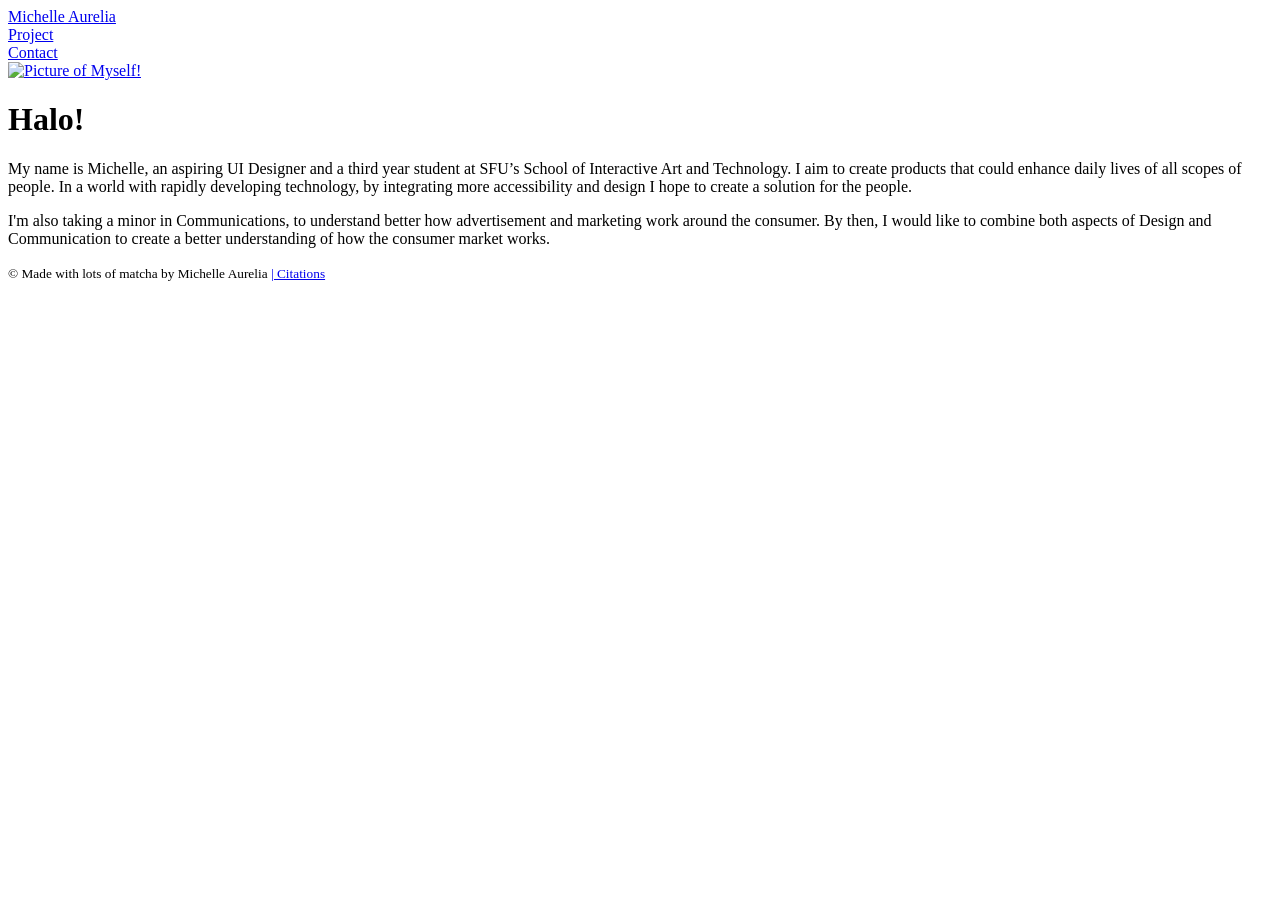
==== contact.html @ 9aeeb9d4 "First Commit" ====
<!DOCTYPE html>
<html lang="en">

<head>

    <meta charset="utf-8" />
    <meta name="viewport" content="width=device-width, initial-scale=1">

    <title>Michelle Aurelia's Portfolio</title>

    <link href="css/main.css" rel="stylesheet">
    <link href="css/fonts.css" rel="stylesheet">
    <link href="css/grids.css" rel="stylesheet">


</head>

<body>

    <header>
        <div class="container">
            <div class="nav-wrapper">
                <div class="left-side">
                    <div class="brand">
                        <a href="secondpage.html">Michelle Aurelia</a>
                    </div>
                </div>
                
                <div class="right-side">
                    <div class="nav-link-wrapper">
                        <a href="secondpage.html">Project</a>
                    </div>
                    <div class="nav-link-wrapper">
                        <a href="contact.html">Contact</a>
                    </div>
                </div>

            </div>
        </div>
    </header>

    <div class="about-details">
            <div class="project-showcase">
                <div class="about-image">
                     <a href="details.html">
                        <img src="img/Michelle.JPG" alt="Picture of Myself!">
                      </a>
                </div>
                <div class="about-myself">
                    <h1>Halo!</h1>
                    <p> My name is Michelle, an aspiring UI Designer and a third year student at SFU’s School of Interactive Art and Technology.  I aim to create products that could enhance daily lives of all scopes of people. In a world with rapidly developing technology, by integrating more accessibility and design I hope to create a solution for the people. </p>
                    
                    <p>I'm also taking a minor in Communications, to understand better how advertisement and marketing work around the consumer. By then, I would like to combine both aspects of Design and Communication to create a better understanding of how the consumer market works.</p>
                </div>
            </div>
        </div>
    
    </div>
    
    <footer class="below">
        <div class="below-text">
            <small>
                © Made with lots of matcha by Michelle Aurelia
            </small>
            <a href="citations.html">
                <small>
                    | Citations
                </small>
            </a>
        </div>
    </footer>

        
    </body>
</html>
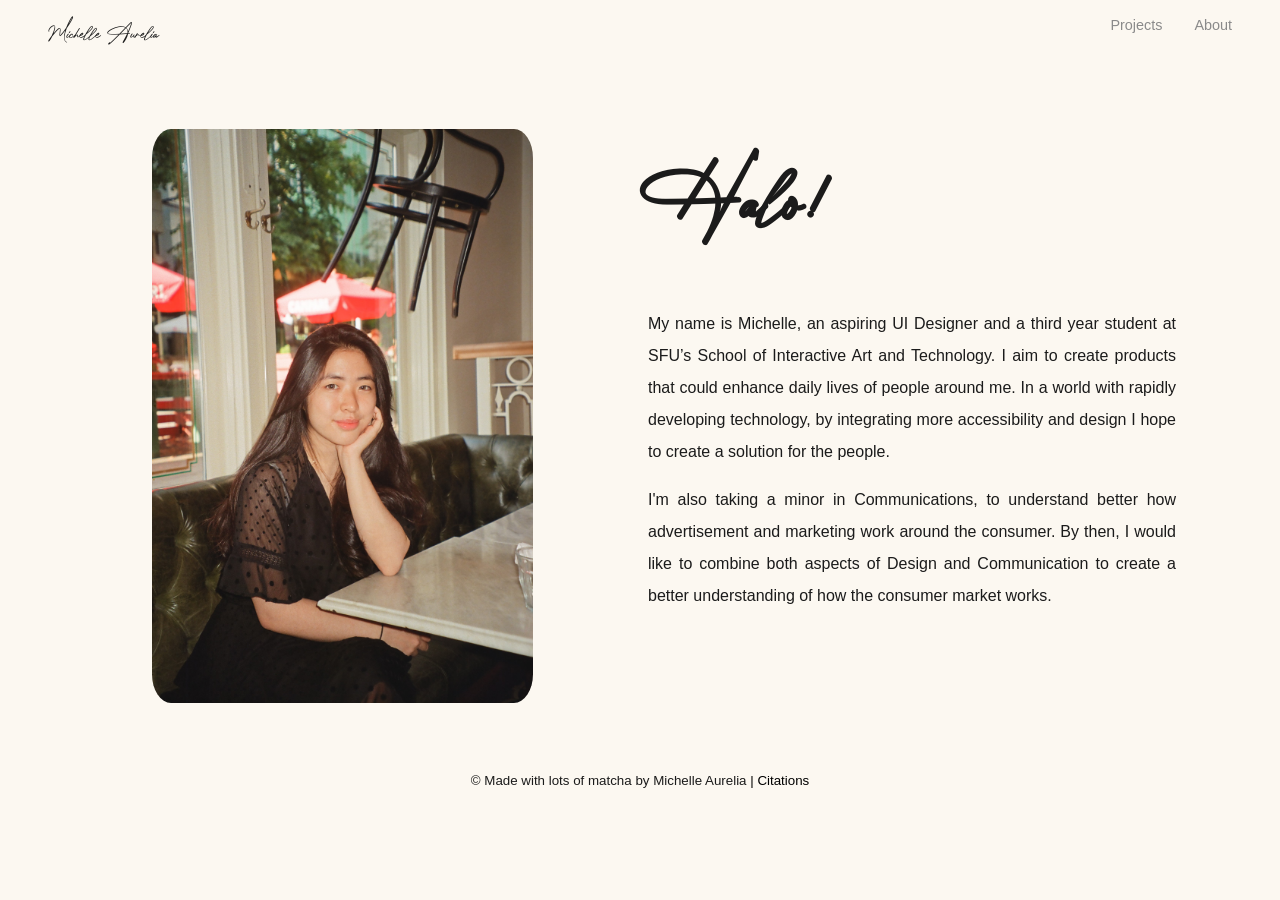
==== commit 7cde198c: "merging" ====
--- a/contact.html
+++ b/contact.html
@@ -28,10 +28,10 @@
                 
                 <div class="right-side">
                     <div class="nav-link-wrapper">
-                        <a href="secondpage.html">Project</a>
+                        <a href="secondpage.html">Projects</a>
                     </div>
                     <div class="nav-link-wrapper">
-                        <a href="contact.html">Contact</a>
+                        <a href="contact.html">About</a>
                     </div>
                 </div>
 
@@ -40,7 +40,7 @@
     </header>
 
     <div class="about-details">
-            <div class="project-showcase">
+            <div class="about-section">
                 <div class="about-image">
                      <a href="details.html">
                         <img src="img/Michelle.JPG" alt="Picture of Myself!">
@@ -48,12 +48,11 @@
                 </div>
                 <div class="about-myself">
                     <h1>Halo!</h1>
-                    <p> My name is Michelle, an aspiring UI Designer and a third year student at SFU’s School of Interactive Art and Technology.  I aim to create products that could enhance daily lives of all scopes of people. In a world with rapidly developing technology, by integrating more accessibility and design I hope to create a solution for the people. </p>
+                    <p> My name is Michelle, an aspiring UI Designer and a third year student at SFU’s School of Interactive Art and Technology.  I aim to create products that could enhance daily lives of people around me. In a world with rapidly developing technology, by integrating more accessibility and design I hope to create a solution for the people. </p>
                     
                     <p>I'm also taking a minor in Communications, to understand better how advertisement and marketing work around the consumer. By then, I would like to combine both aspects of Design and Communication to create a better understanding of how the consumer market works.</p>
                 </div>
             </div>
-        </div>
     
     </div>
     
--- a/css/main.css
+++ b/css/main.css
@@ -0,0 +1,805 @@
+/* Main Styles */
+
+body {
+    font-family: "Poppins", Helvetica, sans-serif;
+    background-color: #fcf8f1;
+    color: #1b1b1b;
+    margin: 0;
+    font-weight: light;
+}
+
+.container {
+    display: grid;
+    grid-template-columns: 1fr;
+}
+
+h1{
+    font-family: "Photograph Signature", Helvetica, sans-serif;
+    font-size: 8vw;
+}
+
+h2{
+    letter-spacing: 0.15em;
+    font-size: 1rem;
+}
+
+ul{
+    list-style: none;
+    padding-inline-start: 0px;
+}
+
+/* Nav Styles Learned from Udemy https://www.youtube.com/watch?v=5bMdjkfvONE */
+
+.nav-wrapper {
+    display: flex;
+    justify-content: space-between;
+    padding: 1rem;
+}
+
+.left-side {
+    margin-left: 2rem;
+}
+
+.brand a {
+    font-family: "Photograph Signature", Helvetica, sans-serif;
+    font-size: 1.2rem;
+    color: #1b1b1b;
+    transition: 0.5s ease-in-out;
+    text-decoration: none;
+}
+
+.brand a:hover, .brand a:focus {
+    color: #c57171;
+}
+
+.right-side {
+    display: flex;
+}
+
+.nav-wrapper > .right-side > div {
+    margin-right: 2rem;
+}
+
+.nav-link-wrapper {
+    height: 1.5rem;
+    border-bottom: 1px solid transparent;
+    transition: border-bottom 0.3s ease-in;
+}
+
+.nav-link-wrapper a {
+    color: #8a8a8a;
+    text-decoration: none;
+    transition: color 0.5s ease-in;
+    font-size: 0.9rem;
+}
+
+.nav-link-wrapper:hover, .nav-link-wrapper:focus{
+    border-bottom: 1px solid #1b1b1b;
+}
+
+.nav-link-wrapper a:hover, .nav-link-wrapper a:focus{
+    color: black;
+}
+
+@media (max-width: 22rem) {
+    
+    .left-side {
+        margin-left: 0.5rem;
+    }
+    
+    .brand a {
+        font-size: 1rem;
+    }
+
+    .nav-wrapper > .right-side > div {
+        margin-right: 0.5rem;
+    }
+    
+    .nav-link-wrapper a {
+        font-size: 0.8rem;
+    }
+   
+}
+  
+@media (max-width: 67.5rem) {
+
+    #logo{
+        height: 5rem;
+        width: auto;
+    }
+   
+}
+
+@media (max-width: 48.75rem) {
+
+    #logo{
+        height: 3rem;
+        width: auto;
+    }
+   
+}
+
+@media (max-width: 30rem) {
+
+    #logo{
+        height: 2rem;
+        width: auto;
+    }
+   
+}
+
+.continue-button{
+    margin: 2rem;
+    text-align: center;
+}
+
+
+/* Second Page Attributes */
+
+.intro {
+    display: grid;
+    grid-template-columns: 2fr 1fr;
+    margin: 2rem;
+}
+
+
+.flower img{
+    width: 17vw;
+    position: absolute;
+}
+
+.flower-top{
+  margin-left: 40%;
+}
+.flower-bottom{
+    margin-top: 50%;
+  }
+
+.title-text{
+    margin-left: 7rem;
+    margin-top: 8rem;
+}
+.subtitle-text{
+    margin-top: -5rem;
+    margin-left: 7rem;
+
+}
+
+.subtitle-text h2{
+    font-family: "Poppins Light", Helvetica, sans-serif;
+    max-width: 55rem;
+}
+
+.intro-project{
+    margin: 3rem 2rem 2rem 7rem;
+}
+
+.intro-project h2{
+    font-size: 1rem;
+    font-weight: bolder;
+}
+
+
+@media (max-width: 57.5rem) {
+
+   .title-text h1{
+    font-size: 5rem;
+    }
+    .subtitle-text h2{
+        font-size: 1rem;
+        margin-right: 5rem;
+    }
+    .subtitle-text{
+        margin-top: -3rem;
+      
+    }
+    .intro-project{
+        margin: 3rem 2rem 2rem 7rem;
+    }
+}
+
+@media (max-width: 43.75rem) {
+
+    .title-text{
+        margin-left: 3rem;
+        margin-top: 4rem;
+    }
+
+    .subtitle-text{
+        margin-left: 3rem;
+    }
+
+    .title-text h1{
+        font-size: 4rem;
+    }
+
+    .subtitle-text h2{
+        margin-top: 3rem;
+        font-size: 0.8rem;
+        margin-right: 3rem;
+    }
+
+    .intro-project{
+        margin: 3rem 2rem 2rem 3rem;
+    }
+
+
+ }
+
+ @media (max-width: 21.875rem) {
+
+    .title-text{
+        margin-left: 2rem;
+        margin-top: 3rem;
+    }
+
+    .title-text h1{
+        font-size: 3.5rem;
+    }
+
+    .subtitle-text h2{
+        margin-left: -1rem;
+        margin-top: 3rem;
+       font-size: 0.7rem;
+       margin-right: 1rem;
+    }
+
+
+    .intro-project{
+        margin: 2rem;
+    }
+
+ }
+
+ /* Projects Detail in Main Page */
+
+ .projects{
+     margin-top: 8rem;
+ }
+
+ .project-showcase{
+    display: grid;
+    grid-template-columns: 1fr 1fr;
+    margin: 2rem;
+ }
+
+
+ .project-showcase img{
+    width: 70%;
+    margin-left: 4.5rem;
+    border-radius: 1rem;
+ }
+
+ .main-img{
+     transition: 0.3s ease-in-out;
+ }
+
+
+ .main-img:hover, .main-img:focus{
+    transform: scale(1.03);
+}
+
+ .about-project{
+     color: black;
+     text-decoration: none;
+     margin-right: 5rem;
+ }
+
+ .about-project h2{
+    font-family: "Love Board", sans-serif;
+    font-size: 2rem;
+    font-weight: bolder;
+}
+
+.about-project h3{
+    font-size: 1rem;
+    font-weight: lighter;
+    margin-top: -1.3rem;
+}
+
+.project-button{
+    margin-top: 4rem;
+}
+
+.seemore-link{
+    font-weight: bold;
+    font-family: "Love Board", sans-serif;
+    color: black;
+    border: 0.2rem solid #000000;
+    padding: 0.6rem;
+    border-radius: 2rem;
+    text-decoration: none;
+    font-size: 1.2rem;
+    transition: 0.4s ease-in-out;
+}
+
+.seemore-link:hover, .prototype-link:focus{
+    text-decoration: none;
+    background-color: #c57171;
+    border-color: #c57171;
+    color: white;
+}
+
+@media (max-width: 76.875rem) {
+    .about-project h2{
+        font-size: 1.5rem;
+    }
+
+    .about-project h3{
+        margin-top: -0.5rem;
+    }
+
+    .seemore-link {
+        font-size: 1rem;
+    }
+}
+
+@media (max-width: 61.25rem) {
+    .about-project h2{
+        margin-top: -0.1rem;
+        font-size: 1.3rem;
+    }
+    .seemore-link {
+        font-size: 1rem;
+    }
+
+    .project-button{
+        margin-top: 2rem;
+    }
+    
+}
+
+
+@media (max-width: 52.5rem) {
+
+    .about-project{
+        margin-right: 3rem;
+    }
+}
+
+@media (max-width: 50.625rem) {
+
+    .project-button{
+        margin-top: 3rem;
+        margin-left: -4rem;
+    }
+    .seemore-link {
+        color: black;
+        border: 0.15rem solid #000000;
+    }
+}
+
+@media (max-width: 45rem) {
+
+    .about-project {
+        margin-right: 1rem;
+        margin-left: -0.7rem;
+        margin-top: 0rem;
+    }
+
+    .about-project h2{
+        font-size: 0.9rem;
+    }
+    
+    .about-project h3{
+        font-size: 0.8rem;
+        margin-top: -0.4rem;
+    }
+
+    .about-project p{
+        font-size: 0.75rem;
+    }
+
+    .seemore-link {
+        font-size: 0.7rem;
+    }
+
+    .project-button{
+        margin-top: 2rem;
+        margin-left: 0rem;
+    }
+
+}
+
+@media (max-width: 43.75rem) {
+
+    .project-showcase img{
+        margin-left: 1.5rem;
+    }
+
+}
+
+@media (max-width: 33.75rem) {
+    .project-showcase{
+        display: grid;
+        grid-template-columns: 1fr;
+        margin: 1rem;
+     }
+
+    .about-project{
+        margin: 1rem 1rem 1rem 2rem;
+
+    }
+
+    .project-showcase img{
+        border-radius: 0.5rem;
+     }
+
+    .about-project h2{
+         font-size: 0.8rem;
+    }
+
+    .about-project h3{
+        font-size: 0.7rem;
+        margin-top: -0.3rem;
+    }
+
+    .about-project p{
+        font-size: 0.75rem;
+    }
+
+}
+
+@media (max-width: 26.625rem) {
+    .title-text{
+        margin-right: 1rem;
+    }
+    .title-text h1{
+        font-size: 3rem;
+    }
+    
+
+   .about-project{
+       margin-left: 1.7rem;
+   }
+
+}
+
+@media (max-width: 21.875rem) {
+
+    .project-showcase img{
+        margin: 0rem;
+    }
+    .about-project{
+        margin-left: 0rem;
+    }
+
+}
+
+/* Project Focused */
+
+.project-brief{
+    text-align: center;
+    padding: 2rem 0rem 1rem 0rem;
+    width: 90%;
+    max-width: 1200px;
+    margin: auto;
+}
+
+.project-brief p{
+    font-family: "Poppins", Helvetica, sans-serif;
+    font-size: 0.9rem;
+    font-weight: normal;
+}
+
+.text-link{
+    text-decoration: none;
+    transition: 0.2s ease-in;
+    color: #c57171;
+}
+
+.text-link:hover, .text-link:focus{
+    color:black;
+    text-decoration: underline;
+}
+
+.project-brief img{
+   width: 90%;
+   border-radius: 2rem;
+   height: auto;
+}
+
+.project-brief h1{
+    font-size: 4rem;
+    margin: 2rem;
+}
+
+.project-brief h2{
+    font-family: "Love Board", sans-serif;
+    font-size: 1.2rem;
+}
+
+.project-details{
+    padding: 2rem 0rem 1rem 0rem;
+    width: 90%;
+    max-width: 1200px;
+    margin: auto;
+}
+
+.project-details h2{
+   text-align: left;
+}
+
+
+.line-break{
+
+    margin: 1em 0;
+    opacity: 70%;
+
+}
+
+.breakdown h2{
+    margin-top: 5rem;
+}
+
+
+.research img{
+    max-width: 40%;
+    height: auto;
+    margin: 1rem;
+}
+
+.ideation img{
+    max-width: 60%;
+    height: auto;
+}
+
+.wireframe img{
+    border-radius: 1rem;
+    margin-top: 1rem;
+    max-width: 40%;
+    height: auto;
+}
+
+.testing img{
+    max-width: 70%;
+    height: auto;
+    border-radius: 1rem;
+    margin: 2rem;
+}
+
+.visual img{
+    max-width: 50%;
+    height: auto;
+    margin-top: 1rem;
+    border-radius: 1rem;
+}
+
+.finalprot img{
+    border-radius: 1rem;
+    margin-top: 1rem;
+}
+
+
+.project-details p{
+    line-height: 2rem;
+    text-align: left;
+}
+
+
+
+.prototype-button{
+    margin-top: 4rem;
+   
+}
+
+.prototype-link{
+    font-weight: bold;
+    font-family: "Love Board", sans-serif;
+    color: black;
+    border: 0.2rem solid #000000;
+    padding: 0.6rem;
+    border-radius: 2rem;
+    text-decoration: none;
+    font-size: 1.2rem;
+    transition: 0.4s ease-in-out;
+}
+
+.prototype-link:hover, .prototype-link:focus{
+    text-decoration: none;
+    background-color: #c57171;
+    border-color: #c57171;
+    color: white;
+}
+
+/* media for detailed page */
+
+@media (max-width: 67rem){
+    .prototype-link{
+        font-size: 1rem;
+    }
+    .breakdown h2 {
+        margin-top: 4rem;
+    }
+}
+
+@media (max-width: 46.25rem){
+    .project-brief img{
+        border-radius: 1rem;
+    }
+    .project-brief h1 {
+        font-size: 3rem;
+        margin: 1.5rem;
+    }
+    .four-column-grid h2{
+        font-size: 1rem;
+    }
+    .four-column-grid li{
+        font-size: 0.9rem;
+    }
+
+    .project-details img{
+        border-radius: 0.5rem;
+        max-width: 80%;
+    }
+    .breakdown h2 {
+        margin-top: 3rem;
+    }
+    .prototype-button {
+        margin-top: 2rem;
+    }
+    .prototype-link{
+        border: 0.15rem solid #000000;
+        font-size: 0.8rem;
+    }
+}
+
+@media (max-width: 43.75rem){
+    
+    .project-details h2{
+        font-size: 1rem;
+    }
+    .project-details p{
+        font-size: 0.8rem;
+    }
+    
+}
+
+@media (max-width: 32rem){
+    
+   .project-brief h1{
+       font-size: 2rem;
+   }
+   .four-column-grid{
+    width: 90%;
+    }
+   .four-column-grid h2{
+    font-size: 0.9rem;
+    }
+    .four-column-grid li{
+        font-size: 0.8rem;
+    }
+    .project-details {
+        margin-top: -1rem;
+    }
+}
+
+/* About Page */
+
+.about-section{
+    display: grid;
+    grid-template-columns: 1fr 1fr;
+    margin: 2rem;
+ }
+
+ .about-section img{
+    width: 70%;
+    margin-left: 3.5rem;
+    border-radius: 1rem;
+ }
+
+.about-details{
+    padding: 2rem 0rem 1rem 0rem;
+    width: 90%;
+    max-width: 1200px;
+    margin: auto;
+}
+
+.intro-divider{
+    display: grid;
+    grid-template-columns: 1fr 1fr;
+}
+
+.about-image{
+    width: 100%;
+    height: auto;
+}
+
+.about-image img{
+    -webkit-border-radius:5%;
+}
+
+.about-myself{
+    margin-top: -3rem;
+}
+
+.about-myself h1{
+    font-size: 6vw;
+}
+
+
+.about-myself p{
+    margin-top: -1rem;
+    padding: 0.5rem;
+    line-height: 2rem;
+    text-align: justify;
+}
+
+/* media for about page */
+
+@media (max-width: 69.7rem){
+    .about-myself p{
+        font-size: 0.9rem;
+        margin-top: -0.5rem;
+        padding: 0.3rem;
+        line-height: 1.8rem;
+    }
+
+    .about-section img{
+        width: 90%;
+        margin-left: 0rem;
+        border-radius: 1rem;
+     }
+}
+
+@media (max-width: 62.5rem){
+    .about-myself p{
+        font-size: 0.8rem;
+        margin-top: -1rem;
+        padding: 0.3rem;
+        line-height: 1.8rem;
+    }
+}
+
+@media (max-width: 62.5rem){
+    .about-myself p{
+        font-size: 0.7rem;
+        padding: 0.3rem;
+        line-height: 1.8rem;
+    }
+}
+
+@media (max-width: 37.5rem){
+    .about-section{
+        display: grid;
+        grid-template-columns: 1fr;
+        margin: 1rem;
+     }
+
+     .about-myself h1 {
+        font-size: 2.5rem;
+        margin-top: 4rem;
+    }
+}
+
+
+
+
+/* footer */
+.below{
+   text-align: center;
+   margin: 1rem;
+}
+
+.below-text a{
+    color: black;
+    text-decoration: none;
+    transition-duration: 0.5s ease-in;
+  
+}
+
+.below-text a:hover, .below-text a:focus{
+    text-decoration: underline;
+}
+
+
+/* Citations */
+.citations{
+    margin: 2rem;
+}
+
+.citations p{
+    font-size: 0.8rem;
+}
+
+/* try using the max-width for the about text */
--- a/css/fonts.css
+++ b/css/fonts.css
@@ -0,0 +1,35 @@
+@font-face {
+    font-family: Poppins;
+    src: url(.../fonts/Poppins-Regular.otf);
+}
+
+@font-face {
+    font-family: Poppins Light;
+    src: url(.../fonts/Poppins-Light.otf);
+}
+
+@font-face {
+    font-family: Poppins Medium;
+    src: url(.../fonts/Poppins-Medium.otf)
+}
+
+@font-face {
+    font-family: Poppins Bold;
+    src: url(.../fonts/Poppins-Bold.otf);
+}
+
+@font-face {
+    font-family: Photograph Signature;
+    src: url(../fonts/Photograph\ Signature.ttf)
+}
+
+@font-face {
+    font-family: LoveBoard;
+    src: url(../fonts/Love\ Board.otf)
+}
+
+@font-face {
+    font-family: Love Board;
+    src: url(../fonts/Love-Board.woff)
+}
+
--- a/css/grids.css
+++ b/css/grids.css
@@ -0,0 +1,35 @@
+.four-column-grid{
+    display: grid;
+    grid-template-columns: 1fr 1fr;
+    padding: 1rem 0rem 1rem 0rem;
+    row-gap: 1.3rem;
+    width: 100%;
+    max-width: 1000px;
+    margin: auto;
+    text-align: center;
+}
+
+@media  (min-width: 60rem) {
+
+    .four-column-grid{
+    grid-template-columns: 1fr 1fr 1fr 1fr;
+    padding: 2rem 0rem 2rem 0rem;
+    }
+    
+}
+
+@media (max-width: 46.25rem){
+
+    .four-column-grid {
+        row-gap: 1rem;
+      
+    }
+}
+
+.two-column-add-gutters{
+    grid-column-gap: 10%;
+	grid-row-gap: 3rem;
+    grid-template-columns: 50% 50%;
+	grid-template-rows: auto;
+	grid-auto-flow: row;
+}
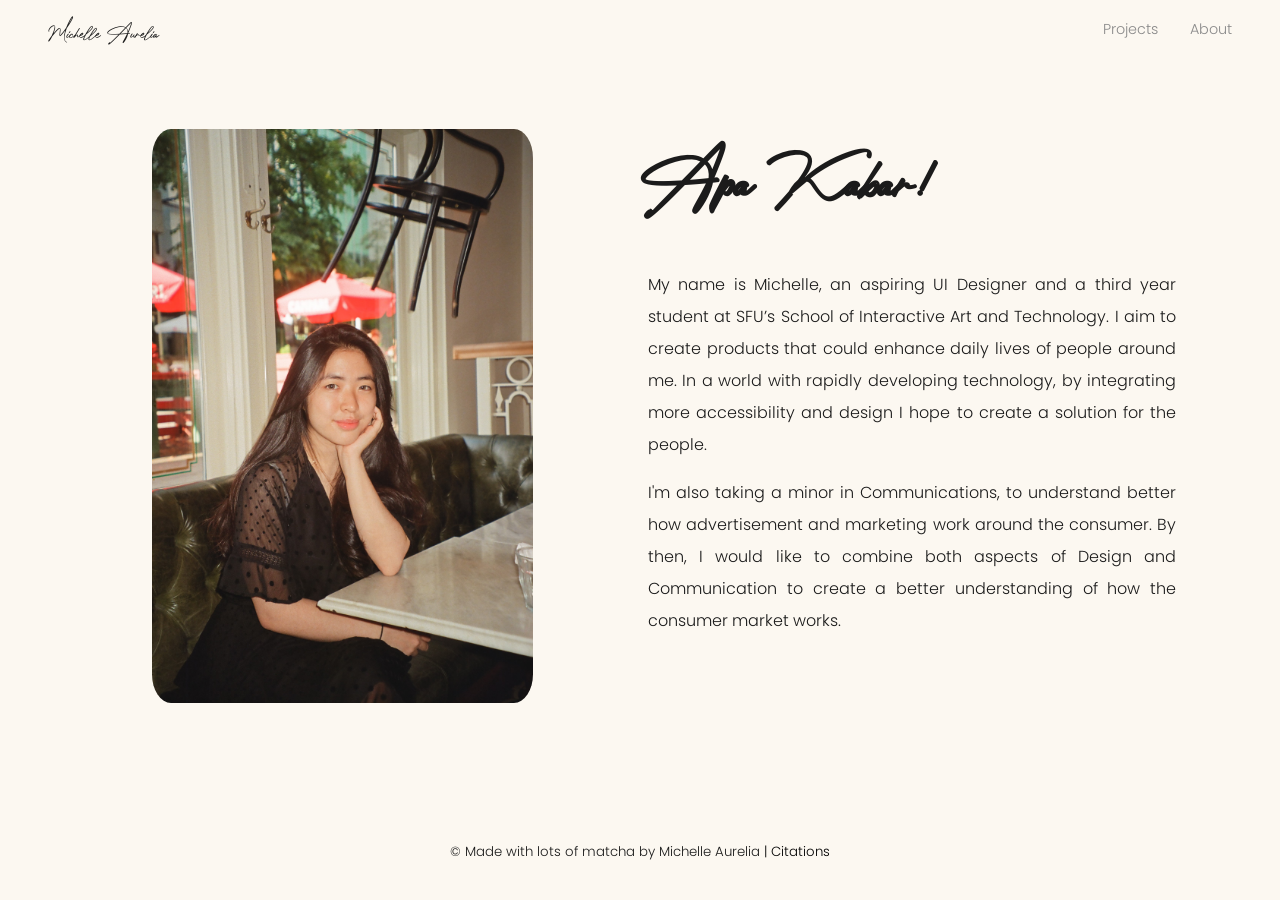
==== commit 0f62dc0c: "edited animation" ====
--- a/contact.html
+++ b/contact.html
@@ -47,7 +47,7 @@
                       </a>
                 </div>
                 <div class="about-myself">
-                    <h1>Halo!</h1>
+                    <h1>Apa Kabar!</h1>
                     <p> My name is Michelle, an aspiring UI Designer and a third year student at SFU’s School of Interactive Art and Technology.  I aim to create products that could enhance daily lives of people around me. In a world with rapidly developing technology, by integrating more accessibility and design I hope to create a solution for the people. </p>
                     
                     <p>I'm also taking a minor in Communications, to understand better how advertisement and marketing work around the consumer. By then, I would like to combine both aspects of Design and Communication to create a better understanding of how the consumer market works.</p>
--- a/css/main.css
+++ b/css/main.css
@@ -1,11 +1,10 @@
 /* Main Styles */
 
 body {
-    font-family: "Poppins", Helvetica, sans-serif;
+    font-family: "Poppins Light", Helvetica, sans-serif;
     background-color: #fcf8f1;
     color: #1b1b1b;
     margin: 0;
-    font-weight: light;
 }
 
 .container {
@@ -100,60 +99,54 @@
     }
    
 }
-  
-@media (max-width: 67.5rem) {
-
-    #logo{
-        height: 5rem;
-        width: auto;
-    }
-   
-}
-
-@media (max-width: 48.75rem) {
-
-    #logo{
-        height: 3rem;
-        width: auto;
-    }
-   
-}
-
-@media (max-width: 30rem) {
-
-    #logo{
-        height: 2rem;
-        width: auto;
-    }
-   
-}
-
-.continue-button{
-    margin: 2rem;
-    text-align: center;
-}
+ 
 
 
 /* Second Page Attributes */
+
+
 
 .intro {
     display: grid;
-    grid-template-columns: 2fr 1fr;
+    grid-template-columns: 1.5fr 1fr;
     margin: 2rem;
 }
 
-
 .flower img{
-    width: 17vw;
+    max-width: 17vw;
     position: absolute;
 }
 
 .flower-top{
-  margin-left: 40%;
+  margin-left: 29%;
+  margin-top: 10%;
 }
 .flower-bottom{
-    margin-top: 50%;
-  }
+    margin-top: 36.5%;
+    margin-left: 9%;
+}
+
+
+@media (max-width: 58.125rem){
+    .intro {
+        display: grid;
+        grid-template-columns: 1fr;
+        margin: 2rem;
+    }
+    .flower{
+        margin-left: 40%;
+        margin-bottom: 5rem;
+        position: inherit;
+    }
+    .flower-top{
+        margin-left: 0;
+        margin-top: 0;
+    }
+      .flower-bottom{
+        margin-top: 18%;
+        margin-left: -13.7%;
+    }
+}
 
 .title-text{
     margin-left: 7rem;
@@ -164,9 +157,22 @@
     margin-left: 7rem;
 
 }
+@media (max-width: 68.188rem){
+    .title-text h1{
+        font-size: 7vw;
+    }
+}
+
+@media (max-width: 75.125rem){
+    .subtitle-text{
+        margin-top: -3rem;
+
+    }
+}
 
 .subtitle-text h2{
-    font-family: "Poppins Light", Helvetica, sans-serif;
+    font: "Poppins Light", Helvetica, sans-serif;
+    font-size: 1rem;
     max-width: 55rem;
 }
 
@@ -175,26 +181,29 @@
 }
 
 .intro-project h2{
+    font-family: "Poppins Bold", Helvetica, sans-serif;
     font-size: 1rem;
-    font-weight: bolder;
-}
+}
+
 
 
 @media (max-width: 57.5rem) {
 
-   .title-text h1{
-    font-size: 5rem;
-    }
     .subtitle-text h2{
         font-size: 1rem;
         margin-right: 5rem;
     }
     .subtitle-text{
-        margin-top: -3rem;
+        margin-top: -1.5rem;
       
     }
     .intro-project{
         margin: 3rem 2rem 2rem 7rem;
+    }
+
+    .flower img{
+        max-width: 35vw;
+        
     }
 }
 
@@ -210,7 +219,8 @@
     }
 
     .title-text h1{
-        font-size: 4rem;
+        font-size: 8vw;
+      
     }
 
     .subtitle-text h2{
@@ -224,6 +234,7 @@
     }
 
 
+
  }
 
  @media (max-width: 21.875rem) {
@@ -234,12 +245,12 @@
     }
 
     .title-text h1{
-        font-size: 3.5rem;
+      
     }
 
     .subtitle-text h2{
         margin-left: -1rem;
-        margin-top: 3rem;
+        margin-top: 2rem;
        font-size: 0.7rem;
        margin-right: 1rem;
     }
@@ -445,7 +456,7 @@
         margin-right: 1rem;
     }
     .title-text h1{
-        font-size: 3rem;
+        
     }
     
 
@@ -477,7 +488,7 @@
 }
 
 .project-brief p{
-    font-family: "Poppins", Helvetica, sans-serif;
+    font-family: "Poppins Light", Helvetica, sans-serif;
     font-size: 0.9rem;
     font-weight: normal;
 }
@@ -572,7 +583,10 @@
 
 
 .project-details p{
-    line-height: 2rem;
+    text-align: justify;
+    max-width: 55rem;
+    margin: 0 auto;
+    line-height: 1.7;
     text-align: left;
 }
 
@@ -714,7 +728,7 @@
 }
 
 .about-myself h1{
-    font-size: 6vw;
+    font-size: 5vw;
 }
 
 
@@ -770,6 +784,9 @@
         font-size: 2.5rem;
         margin-top: 4rem;
     }
+    .about-myself p {
+        margin-bottom: 2rem;
+    }
 }
 
 
@@ -778,7 +795,7 @@
 /* footer */
 .below{
    text-align: center;
-   margin: 1rem;
+   margin: 5rem 1rem 1rem 1rem ;
 }
 
 .below-text a{
--- a/css/fonts.css
+++ b/css/fonts.css
@@ -1,21 +1,21 @@
 @font-face {
     font-family: Poppins;
-    src: url(.../fonts/Poppins-Regular.otf);
+    src: url(../fonts/Poppins-Regular.otf);
 }
 
 @font-face {
     font-family: Poppins Light;
-    src: url(.../fonts/Poppins-Light.otf);
+    src: url(../fonts/Poppins-Light.otf);
 }
 
 @font-face {
     font-family: Poppins Medium;
-    src: url(.../fonts/Poppins-Medium.otf)
+    src: url(../fonts/Poppins-Medium.otf)
 }
 
 @font-face {
     font-family: Poppins Bold;
-    src: url(.../fonts/Poppins-Bold.otf);
+    src: url(../fonts/Poppins-Bold.otf);
 }
 
 @font-face {
@@ -24,11 +24,6 @@
 }
 
 @font-face {
-    font-family: LoveBoard;
-    src: url(../fonts/Love\ Board.otf)
-}
-
-@font-face {
     font-family: Love Board;
     src: url(../fonts/Love-Board.woff)
 }
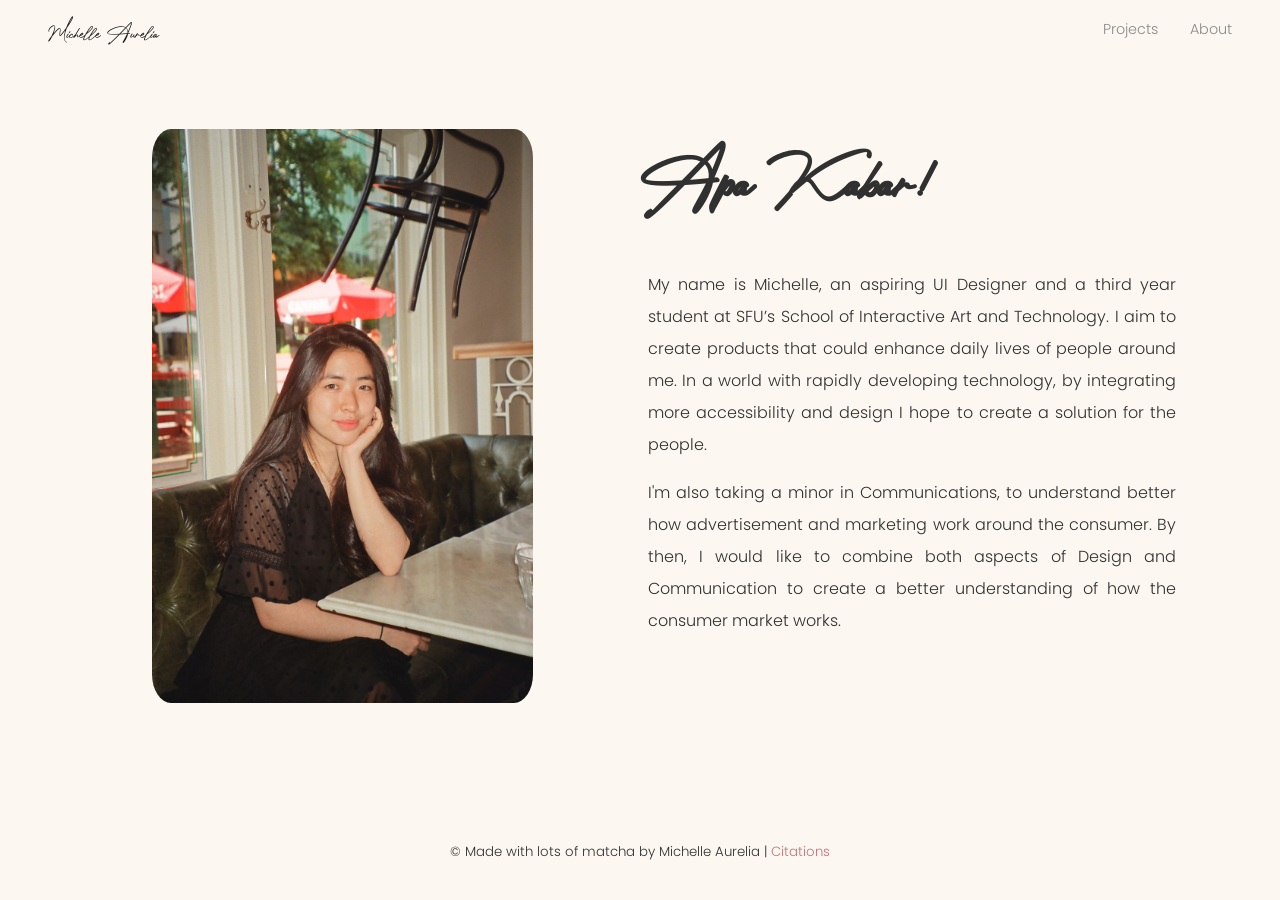
==== commit 200509ca: "update citation" ====
--- a/contact.html
+++ b/contact.html
@@ -59,11 +59,11 @@
     <footer class="below">
         <div class="below-text">
             <small>
-                © Made with lots of matcha by Michelle Aurelia
+                © Made with lots of matcha by Michelle Aurelia 
+                | 
             </small>
-            <a href="citations.html">
-                <small>
-                    | Citations
+            <a class="text-link" href="citations.html">
+                <small>Citations
                 </small>
             </a>
         </div>
--- a/css/main.css
+++ b/css/main.css
@@ -3,7 +3,7 @@
 body {
     font-family: "Poppins Light", Helvetica, sans-serif;
     background-color: #fcf8f1;
-    color: #1b1b1b;
+    color: rgb(48, 48, 48);
     margin: 0;
 }
 
@@ -798,17 +798,6 @@
    margin: 5rem 1rem 1rem 1rem ;
 }
 
-.below-text a{
-    color: black;
-    text-decoration: none;
-    transition-duration: 0.5s ease-in;
-  
-}
-
-.below-text a:hover, .below-text a:focus{
-    text-decoration: underline;
-}
-
 
 /* Citations */
 .citations{
